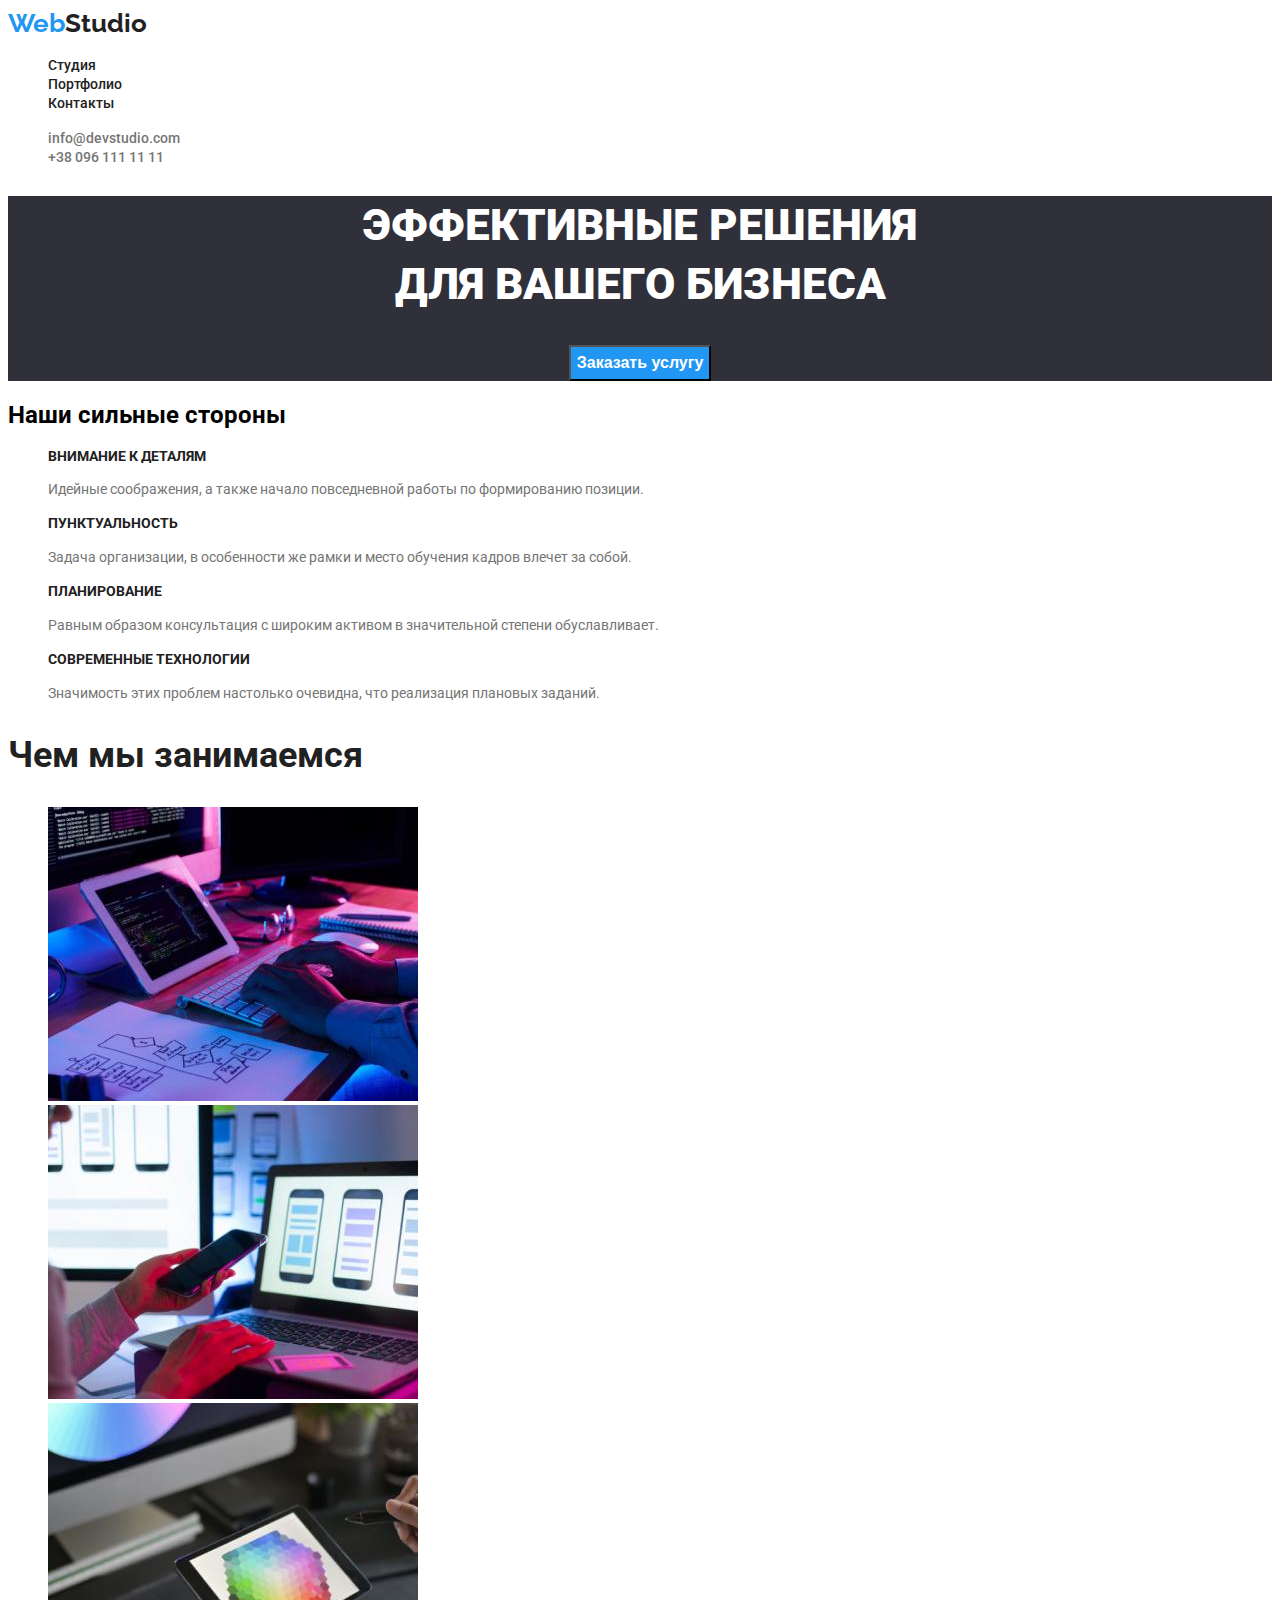
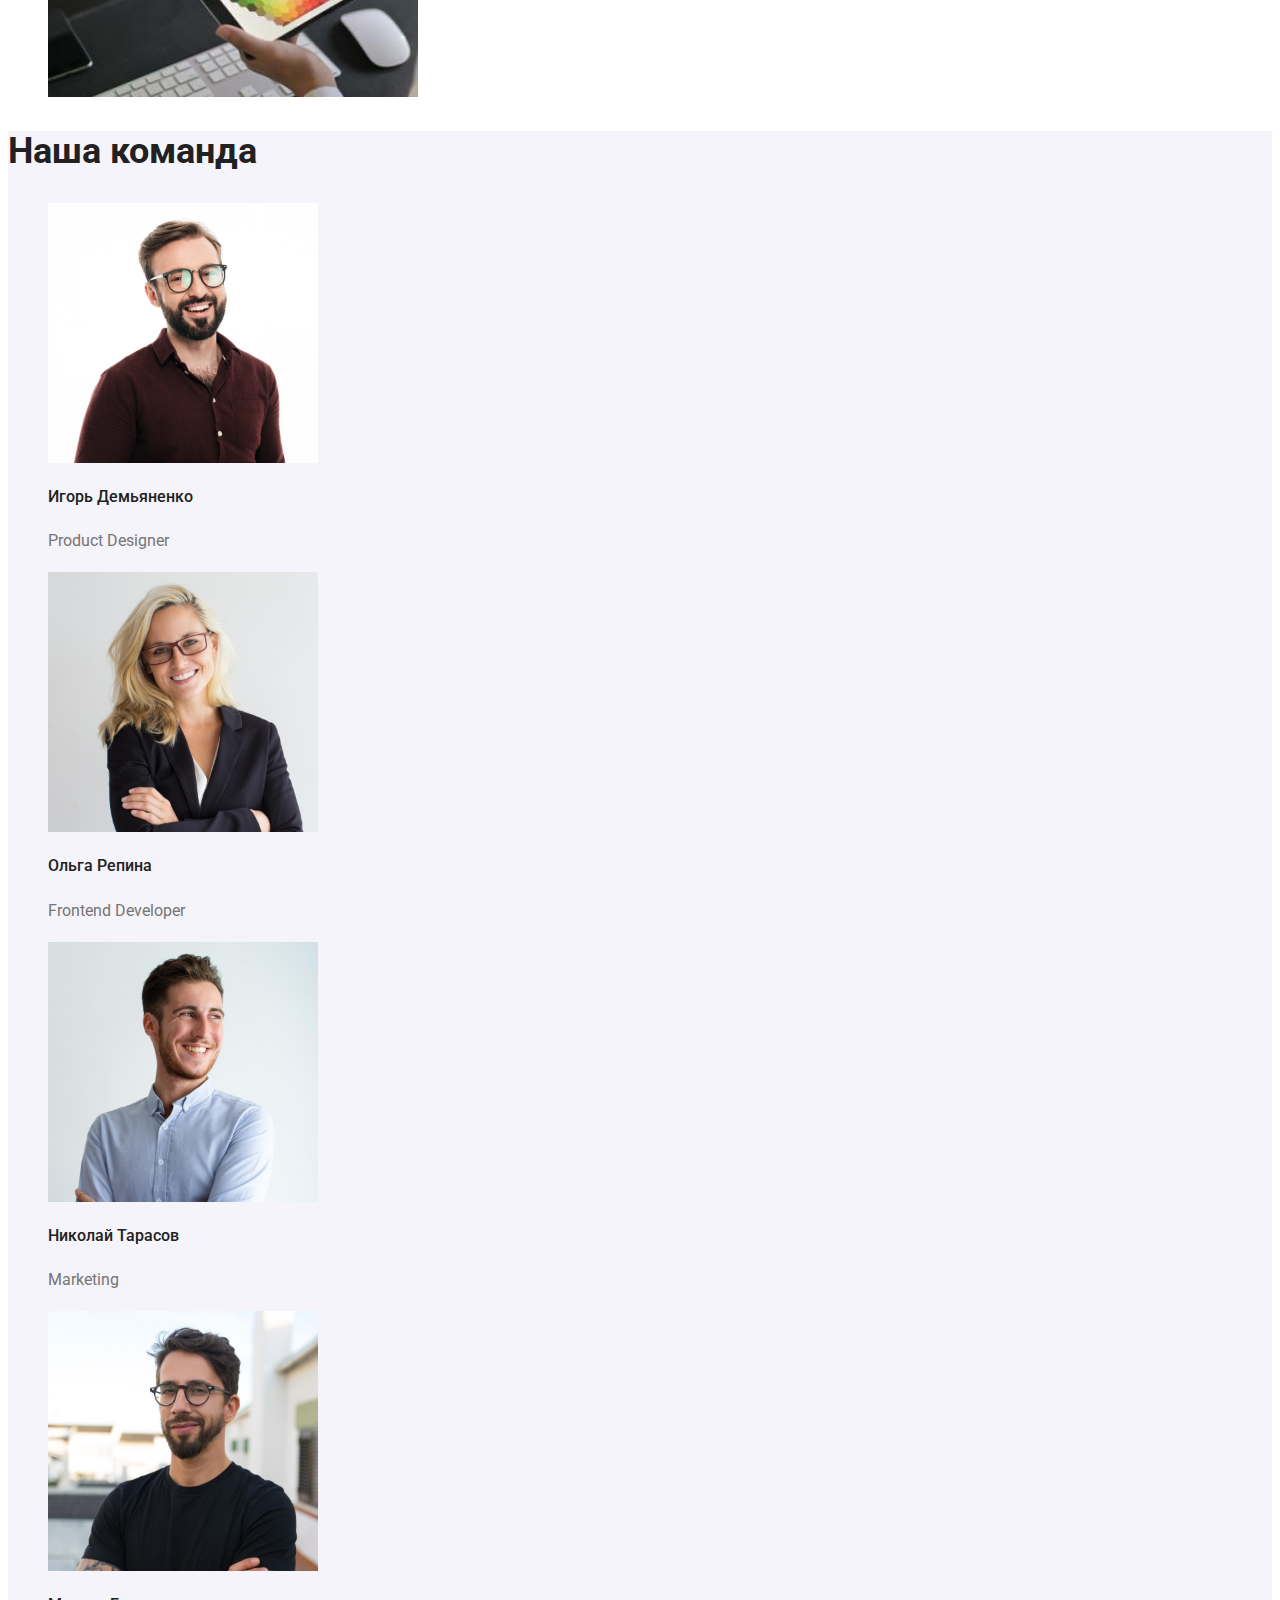
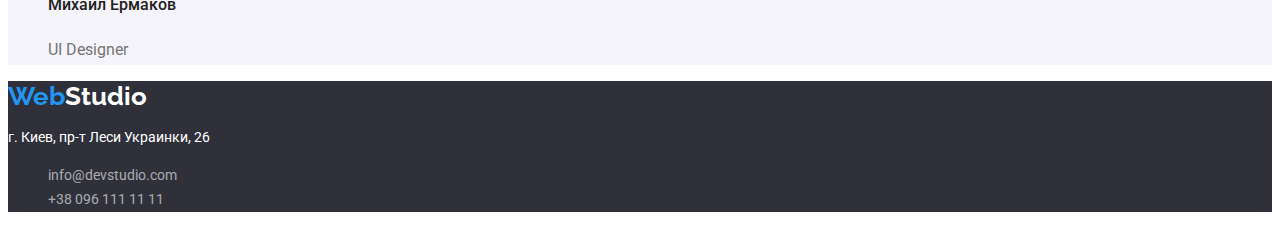
==== index.html @ f611b4d3 "start" ====
<!DOCTYPE html>
<html lang="ru">
  <head>
    <meta charset="UTF-8" />
    <meta http-equiv="X-UA-Compatible" content="IE=edge" />
    <meta name="viewport" content="width=device-width, initial-scale=1.0" />
    <title>Document</title>
    <link rel="preconnect" href="https://fonts.googleapis.com" />
    <link rel="preconnect" href="https://fonts.gstatic.com" crossorigin />
    <link href="https://fonts.googleapis.com/css2?family=Raleway:wght@700&family=Roboto:wght@400;500;700;900&display=swap" rel="stylesheet">
    <link rel="stylesheet" href="https://cdnjs.cloudflare.com/ajax/libs/modern-normalize/1.1.0/modern-normalize.min.css" integrity="sha512-wpPYUAdjBVSE4KJnH1VR1HeZfpl1ub8YT/NKx4PuQ5NmX2tKuGu6U/JRp5y+Y8XG2tV+wKQpNHVUX03MfMFn9Q==" crossorigin="anonymous" referrerpolicy="no-referrer" />
    <link rel="stylesheet" href="./css/styles.css" />
  </head>
  <body>
    <!--ХЕДЕР-->
    <header class="header">
      <nav class="header-nav">
        <a class="link webstudio" href="https://kamr1k.github.io/goit-markup-hw-02/index.html"> <span class="webstudio">Web</span><span class="studio-header">Studio</span> </a>
        <ul class="list header-list">
          <li class="header-list-item"><a class="link header-li" href="https://kamr1k.github.io/goit-markup-hw-02/index.html">Студия</a></li>
          <li class="header-list-item"><a class="link header-li" href="https://kamr1k.github.io/goit-markup-hw-02/portfolio.html">Портфолио</a></li>
          <li class="header-list-item"><a class="link header-li" href="https://kamr1k.github.io/goit-markup-hw-02/index.html">Контакты</a></li>
        </ul>
      </nav>
      <ul class="list header-contact-ul">
            <li class="header-contact-li"><a href="mailto:info@devstudio.com" class="link header-contact">info@devstudio.com</a></li>
            <li class="header-contact-li"><a href="tel:+380961111111" class="link header-contact">+38 096 111 11 11</a></li>
        </ul>
    </header>
    <main>
      <!--HERO-->
      <section class="hero">
      <h1 class="hero-main-title">Эффективные решения <br> для вашего бизнеса</h1>
        <button type="button" class="hero-btn">Заказать услугу</button>
      </section>
            <!--Наши-сильные-стороны-->
<section class="features">
        <h2 class="hidden">Наши сильные стороны</h2>
        <ul class="list features-ul">
            <li class="features-li">
                <div class="features-li-text">
                <h3 class="features-h">Внимание к деталям</h3>
                <p class="features-text">Идейные соображения, а также начало повседневной работы по формированию позиции.</p>
            </div>
        </li>
            <li class="features-li">
                <div class="features-li-text">
                <h3 class="features-h">Пунктуальность</h3>
                <p class="features-text">Задача организации, в особенности же рамки и место обучения кадров влечет за собой.</p>
            </div>
        </li>
        <li class="features-li">
                <div class="features-li-text">
                <h3 class="features-h">Планирование</h3>
                <p class="features-text">Равным образом консультация с широким активом в значительной степени обуславливает.</p>
            </div>
        </li>
        <li class="features-li">
                <div class="features-li-text">
                <h3 class="features-h">Современные технологии</h3>
                <p class="features-text">Значимость этих проблем настолько очевидна, что реализация плановых заданий.</p>
            </div>
              </li>
        </ul>
      </section>
      
    <!--Чем-мы=занимаемся-->
      <section class="we-do">
        <h2 class="we-do-title">Чем мы занимаемся</h2>
        <ul class="list we-do-ul">
          <li class="we-do-li">
          <img src="./images/img-1.jpg" alt="услуга1" width="370" height="294" />
          </li>
          <li class="we-do-li">
          <img src="./images/img-2.jpg" alt="услуга2" width="370" height="294" />
          </li>
          <li class="we-do-li">
            <img src="./images/img-3.jpg" alt="услуга3" width="370" height="294" />             
          </li>
        </ul>
      </section>
      <!--TEAM-->
      <section class="team">
        <h2 class="team-title">Наша команда</h2>
        <ul class="list team-ul">
          <li class="team-li">
            <img src="./images/img-team-1.jpg" alt="Игорь Демьяненко" width="270" height="260" />
            <h3 class="team-h">Игорь Демьяненко</h3>
            <p class="team-text" lang="en">  Product Designer</p>
          </li>
          <li class="team-li">
            <img src="./images/img-team-2.jpg" alt="Ольга Репина" width="270" height="260" />
            <h3 class="team-h">Ольга Репина</h3>
            <p class="team-text" lang="en">Frontend Developer</p>
          </li>
          <li class="team-li">
            <img src="./images/img-team-3.jpg" alt="Николай Тарасов" width="270" height="260" />
            <h3 class="team-h">Николай Тарасов</h3>
            <p class="team-text" lang="en">Marketing</p>
          </li>
          <li class="team-li">
            <img src="./images/img-team-4.jpg" alt="Михаил Ермаков" width="270" height="260" />
            <h3 class="team-h">Михаил Ермаков</h3>
            <p class="team-text" lang="en">UI Designer</p>
          </li>
        </ul>
      </section>
    </main>
    <!--FOOTER-->
    <footer class="footer">
      <a href="https://kamr1k.github.io/goit-markup-hw-02/index.html" lang="en" class="link footer-webstudio">Web<span class="studio-footer">Studio</span>  </a>
    <address class="footer-address">
        <p class="footer-p">г. Киев, пр-т Леси Украинки, 26</p>
        <ul class="list footer-ul">
            <li class="footer-li"><a href="mailto:info@devstudio.com" class="footer-link link">info@devstudio.com</a></li>
            <li class="footer-li"><a href="tel:+380961111111" class="footer-link link">+38 096 111 11 11</a></li>
        </ul>
    </address>
    </footer>
  </body>
</html>
---- css/styles.css ----
:root {
--card-set-gap: 30px;

--background-main-color: #ffffff;
--background-footer-color:#2f303a;
--background-hero-color: #2f303a;
--background-team-color: #f5f4fa;

--title-h1-color: #ffffff;
--title-h2-color: #212121;
--title-h3-color: #212121;

--header-nav-color: #212121;
--filter-btn-color: #212121;
--header-contact-color: #757575;
--main-text-color: #757575;
--footer-text-color: #ffffff;
--btn-text-color: #ffffff;
--web-color: #2196F3;
--studio-header-color: #212121;
--studio-footer-color: #ffffff;
--footer-link-color: rgba(255, 255, 255, 0.6);


--highlight-color: #2196F3;
--btn-color: #2196F3;
--footer-color: #2F303A;
}

body {
    font-family: 'Roboto', 'sans-serif';
    background-color: var(--background-main-color);
}


.list {
    list-style-type: none;
}

.link {
    text-decoration: none;
    color: inherit;
}

.link.current {
    color: var(--highlight-color);
}

/*-------------------------Хэдер--------------*/

.studio-header {
    color: var(--studio-header-color);
}
.webstudio {
    font-family: Raleway;
    font-weight: 700;
    font-size: 26px;
    line-height: 1.2;
    color: var(--btn-color);
}

.webstudio:hover, 
.webstudio:focus {
    color: var(--highlight-color);
}

.header-li {
    font-weight: 500;
    font-size: 14px;
    line-height: 1.14;
    color: var(--header-nav-color);
}

.header-li:focus,
.header-li:hover {
    color: var(--btn-text-color);
    background-color: var(--highlight-color);
}

.header-contact {
    font-weight: 500;
    font-size: 14px;
    line-height: 16px;
    color: var(--header-contact-color);
}

.header-contact:hover, 
.header-contact:focus {
    color: var(--btn-text-color);
    background-color: var(--btn-color);
}

/*-------------------------Футер*/

.footer {
    background-color: var(--background-footer-color); 
}


.footer-webstudio {
    font-family: Raleway;
    font-weight: 700;
    font-size: 26px;
    line-height: 1.2;
    color: var(--btn-color);
}

.footer-address {
    font-style: normal;
    font-size: 14px;
    line-height: 1.71;
    color: var(--footer-text-color);
}

.footer-link {
    font-style: normal;
    font-size: 14px;
    line-height: 1.71;
    color: var(--footer-link-color);
}

.footer-link:focus, 
.footer-link:hover {
    background-color: var(--highlight-color);
    color: var(--studio-footer-color);
}

.studio-footer {
    color: var(--studio-footer-color);
}

/*Герой*/

.hero {
    background-color: var(--background-hero-color);
    text-align: center;
}

.hero-main-title {
    font-weight: 900;
    font-size: 44px;
    line-height: 1.36;
    text-transform: uppercase;
    color: var(--title-h1-color);
}

.hero-btn {
    cursor: pointer;
    color: var(--btn-text-color);
    background-color: var(--btn-color);
    font-weight: 700;
    font-size: 16px;
    line-height: 1.87;
}

/*Наши-сильные-стороны*/

.features-h {
    margin-bottom: 10px;
    font-weight: 700;
    font-size: 14px;
    line-height: 1.14;
    color: var(--title-h3-color);
    text-transform: uppercase;
    
}
.features-text {
    font-size: 14px;
    line-height: 1.7;
    color: var(--main-text-color);
}

/*Чем-мы=занимаемся*/
.we-do-title {
    font-weight: 700;
    font-size: 36px;
    line-height: 1.16;
    color: var(--title-h2-color);
}

/*Наша-команда*/
.team {
    background-color: var(--background-team-color);
}

.team-title {
    font-weight: 700;
    font-size: 36px;
    line-height: 1.16;
    color: var(--title-h2-color);
}

.team-h {
    font-weight: 500;
    font-size: 16px;
    line-height: 1.8;
    color: var(--title-h3-color);
}

.team-text {
    font-size: 16px;
    line-height: 1.8;
    color: var(--main-text-color);
}



                    /*PORTFOLIO*/

                    /*Buttons*/

.filter-btn {
    cursor: pointer;
    font-family: Roboto;
    font-weight: 500;
    font-size: 16px;
    line-height: 1.625;
    color: var(--filter-btn-color);
    
}

.filter-btn:hover, 
.filter-btn:focus {
    background-color: var(--highlight-color);
    color: var(--btn-text-color);
}

.visually-hidden {
    position: absolute;
    clip: rect(0 0 0 0);
    width: 1px;
    height: 1px;
    margin: -1px;
    border: 0;
    padding: 0;
    overflow: hidden;
}   

.gallery-link {

}

.gallery-h {
    font-weight: 700;
    font-size: 18px;
    line-height: 2;
    color: var(--title-h3-color);
}

.gallery-text {
    font-size: 16px;
    line-height: 1.875;
    color: var(--main-text-color);
}
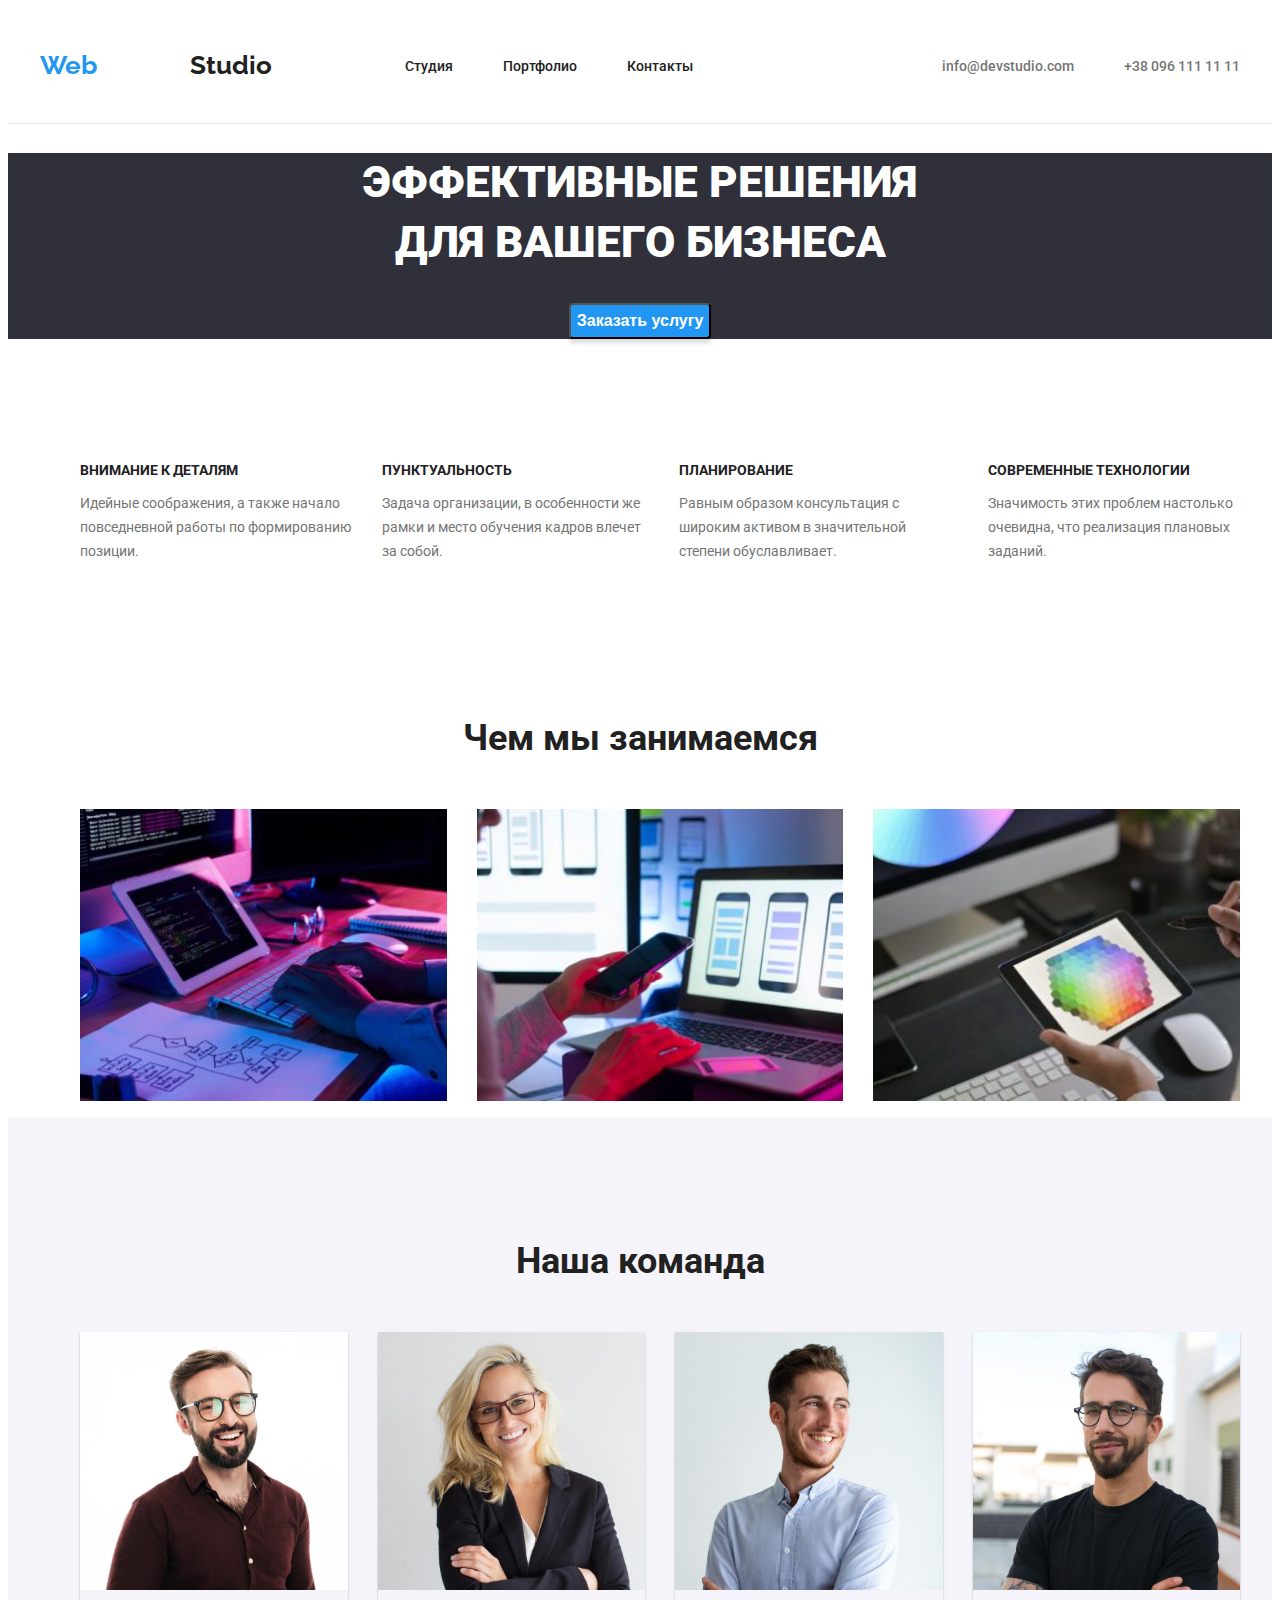
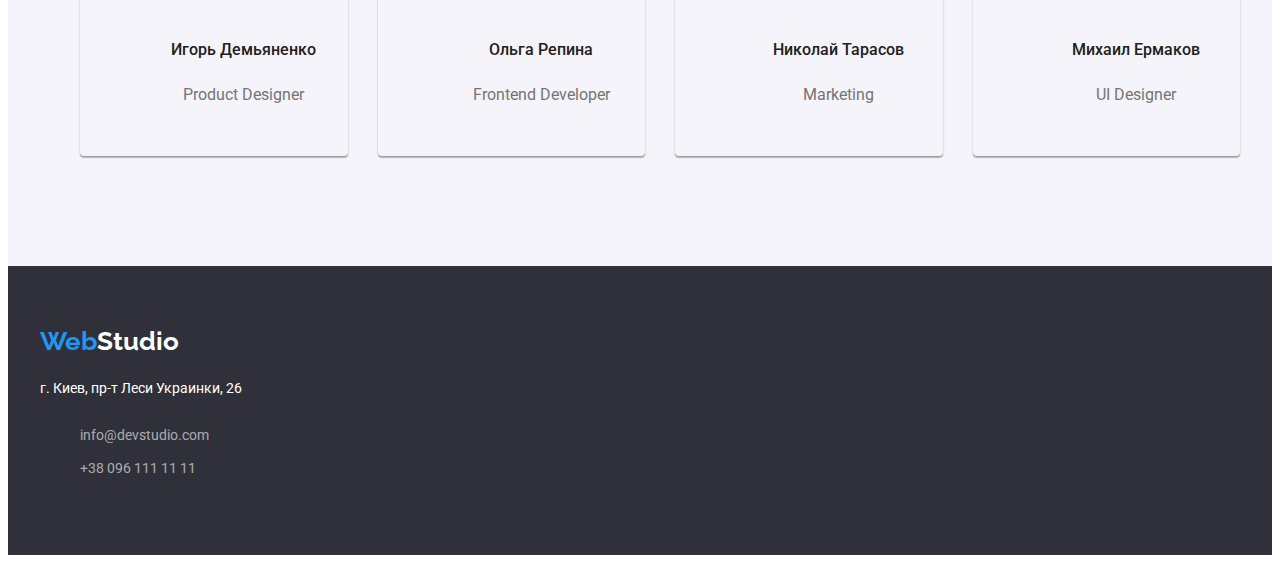
==== commit a1c27bf4: "commit1" ====
--- a/index.html
+++ b/index.html
@@ -14,6 +14,7 @@
   <body>
     <!--ХЕДЕР-->
     <header class="header">
+      <div class="container header-container">
       <nav class="header-nav">
         <a class="link webstudio" href="https://kamr1k.github.io/goit-markup-hw-02/index.html"> <span class="webstudio">Web</span><span class="studio-header">Studio</span> </a>
         <ul class="list header-list">
@@ -26,15 +27,19 @@
             <li class="header-contact-li"><a href="mailto:info@devstudio.com" class="link header-contact">info@devstudio.com</a></li>
             <li class="header-contact-li"><a href="tel:+380961111111" class="link header-contact">+38 096 111 11 11</a></li>
         </ul>
+      </div>
     </header>
     <main>
       <!--HERO-->
       <section class="hero">
+        <div class="container hero-container">
       <h1 class="hero-main-title">Эффективные решения <br> для вашего бизнеса</h1>
         <button type="button" class="hero-btn">Заказать услугу</button>
+        </div>
       </section>
             <!--Наши-сильные-стороны-->
 <section class="features">
+        <div class="container">
         <h2 class="hidden">Наши сильные стороны</h2>
         <ul class="list features-ul">
             <li class="features-li">
@@ -66,48 +71,61 @@
       
     <!--Чем-мы=занимаемся-->
       <section class="we-do">
+        <div class="container we-do-container">
         <h2 class="we-do-title">Чем мы занимаемся</h2>
         <ul class="list we-do-ul">
           <li class="we-do-li">
-          <img src="./images/img-1.jpg" alt="услуга1" width="370" height="294" />
+          <a href="https://kamr1k.github.io/goit-markup-hw-03/index.html" class="link"><img src="./images/img-1.jpg" alt="услуга1" width="370" height="294" /></a>
           </li>
           <li class="we-do-li">
-          <img src="./images/img-2.jpg" alt="услуга2" width="370" height="294" />
+          <a href="https://kamr1k.github.io/goit-markup-hw-03/index.html" class="link"><img src="./images/img-2.jpg" alt="услуга2" width="370" height="294" /></a>
           </li>
           <li class="we-do-li">
-            <img src="./images/img-3.jpg" alt="услуга3" width="370" height="294" />             
+          <a href="https://kamr1k.github.io/goit-markup-hw-03/index.html" class="link"><img src="./images/img-3.jpg" alt="услуга3" width="370" height="294" /></a>             
           </li>
         </ul>
+        </div>
       </section>
       <!--TEAM-->
       <section class="team">
+        <div class="container team-container">
         <h2 class="team-title">Наша команда</h2>
         <ul class="list team-ul">
           <li class="team-li">
             <img src="./images/img-team-1.jpg" alt="Игорь Демьяненко" width="270" height="260" />
+            <div class="team-li-text">
             <h3 class="team-h">Игорь Демьяненко</h3>
             <p class="team-text" lang="en">  Product Designer</p>
+          </div>
           </li>
           <li class="team-li">
             <img src="./images/img-team-2.jpg" alt="Ольга Репина" width="270" height="260" />
+            <div class="team-li-text">
             <h3 class="team-h">Ольга Репина</h3>
             <p class="team-text" lang="en">Frontend Developer</p>
+          </div>
           </li>
           <li class="team-li">
             <img src="./images/img-team-3.jpg" alt="Николай Тарасов" width="270" height="260" />
+            <div class="team-li-text">
             <h3 class="team-h">Николай Тарасов</h3>
             <p class="team-text" lang="en">Marketing</p>
+          </div>
           </li>
           <li class="team-li">
             <img src="./images/img-team-4.jpg" alt="Михаил Ермаков" width="270" height="260" />
+            <div class="team-li-text">
             <h3 class="team-h">Михаил Ермаков</h3>
             <p class="team-text" lang="en">UI Designer</p>
+          </div>
           </li>
         </ul>
+        </div>
       </section>
     </main>
     <!--FOOTER-->
     <footer class="footer">
+      <div class="container footer-container">
       <a href="https://kamr1k.github.io/goit-markup-hw-02/index.html" lang="en" class="link footer-webstudio">Web<span class="studio-footer">Studio</span>  </a>
     <address class="footer-address">
         <p class="footer-p">г. Киев, пр-т Леси Украинки, 26</p>
@@ -116,6 +134,7 @@
             <li class="footer-li"><a href="tel:+380961111111" class="footer-link link">+38 096 111 11 11</a></li>
         </ul>
     </address>
+    </div>
     </footer>
   </body>
 </html>
--- a/css/styles.css
+++ b/css/styles.css
@@ -48,12 +48,54 @@
     color: var(--highlight-color);
 }
 
+.container {
+    width: 1200px;
+    padding-left: 15px;
+    padding-right: 15px;
+    margin: 0 auto;
+}
+
+img {
+    display: block;
+    max-width: 100%;
+    height: auto;
+}
+
+.hidden {
+    position: absolute;
+    width: 1px;
+    margin: -1px;
+    border: 0;
+    padding: 0;
+    white-space: nowrap;
+    clip-path: inset(100%);
+    clip: rect(0 0 0 0);
+    overflow: hidden;
+}
+
+
 /*-------------------------Хэдер--------------*/
+
+.header {
+    border-bottom: 1px solid #ececec;
+}
+
+.header-container {
+    display: flex;
+    align-items: center;
+}
+
+.header-nav {
+    display: flex;
+    align-items: center;
+}
+
 
 .studio-header {
     color: var(--studio-header-color);
 }
 .webstudio {
+    margin-right: 93px;
     font-family: Raleway;
     font-weight: 700;
     font-size: 26px;
@@ -64,6 +106,20 @@
 .webstudio:hover, 
 .webstudio:focus {
     color: var(--highlight-color);
+}
+
+
+.header-list {
+    display: flex;
+}
+
+.header-list-item {
+    padding-top: 32px;
+    padding-bottom: 32px;
+}
+
+.header-list-item:not(:last-child) {
+    margin-right: 50px;
 }
 
 .header-li {
@@ -79,6 +135,15 @@
     background-color: var(--highlight-color);
 }
 
+.header-contact-ul {
+    display: flex;
+    margin-left: auto;
+}
+
+.header-contact-li:not(:last-child) {
+    margin-right: 50px;
+}
+
 .header-contact {
     font-weight: 500;
     font-size: 14px;
@@ -98,6 +163,11 @@
     background-color: var(--background-footer-color); 
 }
 
+.footer-container {
+    padding-top: 60px;
+    padding-bottom: 60px;
+}
+
 
 .footer-webstudio {
     font-family: Raleway;
@@ -108,10 +178,22 @@
 }
 
 .footer-address {
+    margin-top: 20px;
     font-style: normal;
     font-size: 14px;
     line-height: 1.71;
     color: var(--footer-text-color);
+}
+
+.footer-p {
+    padding-bottom: 9px;
+}
+
+.footer-ul {
+}
+
+.footer-li:not(:last-child) {
+    padding-bottom: 9px;
 }
 
 .footer-link {
@@ -137,6 +219,12 @@
     background-color: var(--background-hero-color);
     text-align: center;
 }
+
+.hero-container {
+    margin-left: auto;
+    margin-right: auto;
+}
+
 
 .hero-main-title {
     font-weight: 900;
@@ -153,9 +241,28 @@
     font-weight: 700;
     font-size: 16px;
     line-height: 1.87;
+    box-shadow: 0px 4px 4px rgba(0, 0, 0, 0.15);
+    border-radius: 4px;
 }
 
 /*Наши-сильные-стороны*/
+
+.features {
+    padding-top: 94px;
+    text-align: center;
+}
+
+.features-ul {
+    display: flex;
+}
+
+.features-li-text {
+    text-align: left;
+}
+
+.features-li:not(:last-child) {
+    margin-right: 30px;
+}
 
 .features-h {
     margin-bottom: 10px;
@@ -173,24 +280,90 @@
 }
 
 /*Чем-мы=занимаемся*/
+
+.we-do {
+    padding-top: 94px;
+}
+.we-do-container {
+    text-align: center;
+}
+
 .we-do-title {
+    margin-bottom: 50px;
+    margin-left: auto;
+    margin-right: auto;
     font-weight: 700;
     font-size: 36px;
     line-height: 1.16;
     color: var(--title-h2-color);
 }
 
+.we-do-ul {
+    display: flex;
+    flex-wrap: wrap;
+
+    margin-left: calc(-1 * var(--card-set-gap));
+    margin-top: calc(-1 * var(--card-set-gap));
+}
+.we-do-li {
+    flex-basis: calc(100% / 3 - var(--card-set-gap));
+    margin-top: var(--card-set-gap);
+    margin-left: var(--card-set-gap);
+}
+
+/*.we-do-li:not(:last-child) {
+    margin-right: 30px;
+}*/
+
 /*Наша-команда*/
 .team {
     background-color: var(--background-team-color);
+    padding-top: 94px;
+    padding-bottom: 94px;
+}
+
+.team-container {
+    text-align: center;
 }
 
 .team-title {
+    margin-bottom: 50px;
+    margin-left: auto;
+    margin-right: auto;
     font-weight: 700;
     font-size: 36px;
     line-height: 1.16;
     color: var(--title-h2-color);
 }
+
+.team-ul {
+    display: flex;
+    flex-wrap: wrap;
+
+    margin-left: calc(-1 * var(--card-set-gap));
+    margin-top: calc(-1 * var(--card-set-gap));
+}
+
+.team-li {
+    flex-basis: calc(100% / 4 - var(--card-set-gap));
+    margin-top: var(--card-set-gap);
+    margin-left: var(--card-set-gap);
+
+    box-shadow: 0px 1px 3px rgba(0, 0, 0, 0.12), 0px 1px 1px rgba(0, 0, 0, 0.14),
+    0px 2px 1px rgba(0, 0, 0, 0.2);
+    border-radius: 0px 0px 4px 4px;
+}
+
+/*.team-li:not(:last-child) {
+    margin-right: 30px;
+ }*/
+
+.team-li-text {
+    padding-top: 30px;
+    padding-bottom: 30px;
+    padding-left: 60px;
+}
+
 
 .team-h {
     font-weight: 500;
@@ -211,12 +384,30 @@
 
                     /*Buttons*/
 
+.filter {
+    padding-top: 94px;
+    padding-bottom: 94px;
+}
+
+.filter-ul {
+    display: flex;
+    justify-content: center;
+
+    margin-bottom: 34px;
+}
+
+.filter-li {
+}
+
+.filter-li:not(:last-child) {
+    margin-right: 8px;
+}
 .filter-btn {
     cursor: pointer;
     font-family: Roboto;
     font-weight: 500;
     font-size: 16px;
-    line-height: 1.625;
+    line-height: 1.62;
     color: var(--filter-btn-color);
     
 }
@@ -225,6 +416,25 @@
 .filter-btn:focus {
     background-color: var(--highlight-color);
     color: var(--btn-text-color);
+}
+
+.gallery-div {
+}
+
+.gallery-ul {
+    display: flex;
+    flex-wrap: wrap;
+    margin-left: calc(-1 * var(--card-set-gap));
+    margin-top: calc(-1 * var(--card-set-gap));
+}
+
+.gallery-li {
+    flex-basis: calc(100% / 3 - var(--card-set-gap));
+    width: 370px;
+    margin-top: var(--card-set-gap);
+    margin-left: var(--card-set-gap);
+    border: 1px solid #eeeeee;
+    box-sizing: border-box;
 }
 
 .visually-hidden {
@@ -243,6 +453,8 @@
 }
 
 .gallery-h {
+    margin-top: 20px;
+    margin-left: 24px;
     font-weight: 700;
     font-size: 18px;
     line-height: 2;
@@ -250,7 +462,9 @@
 }
 
 .gallery-text {
+    margin-top: 4px;
+    margin-left: 24px;
     font-size: 16px;
-    line-height: 1.875;
+    line-height: 1.87;
     color: var(--main-text-color);
 }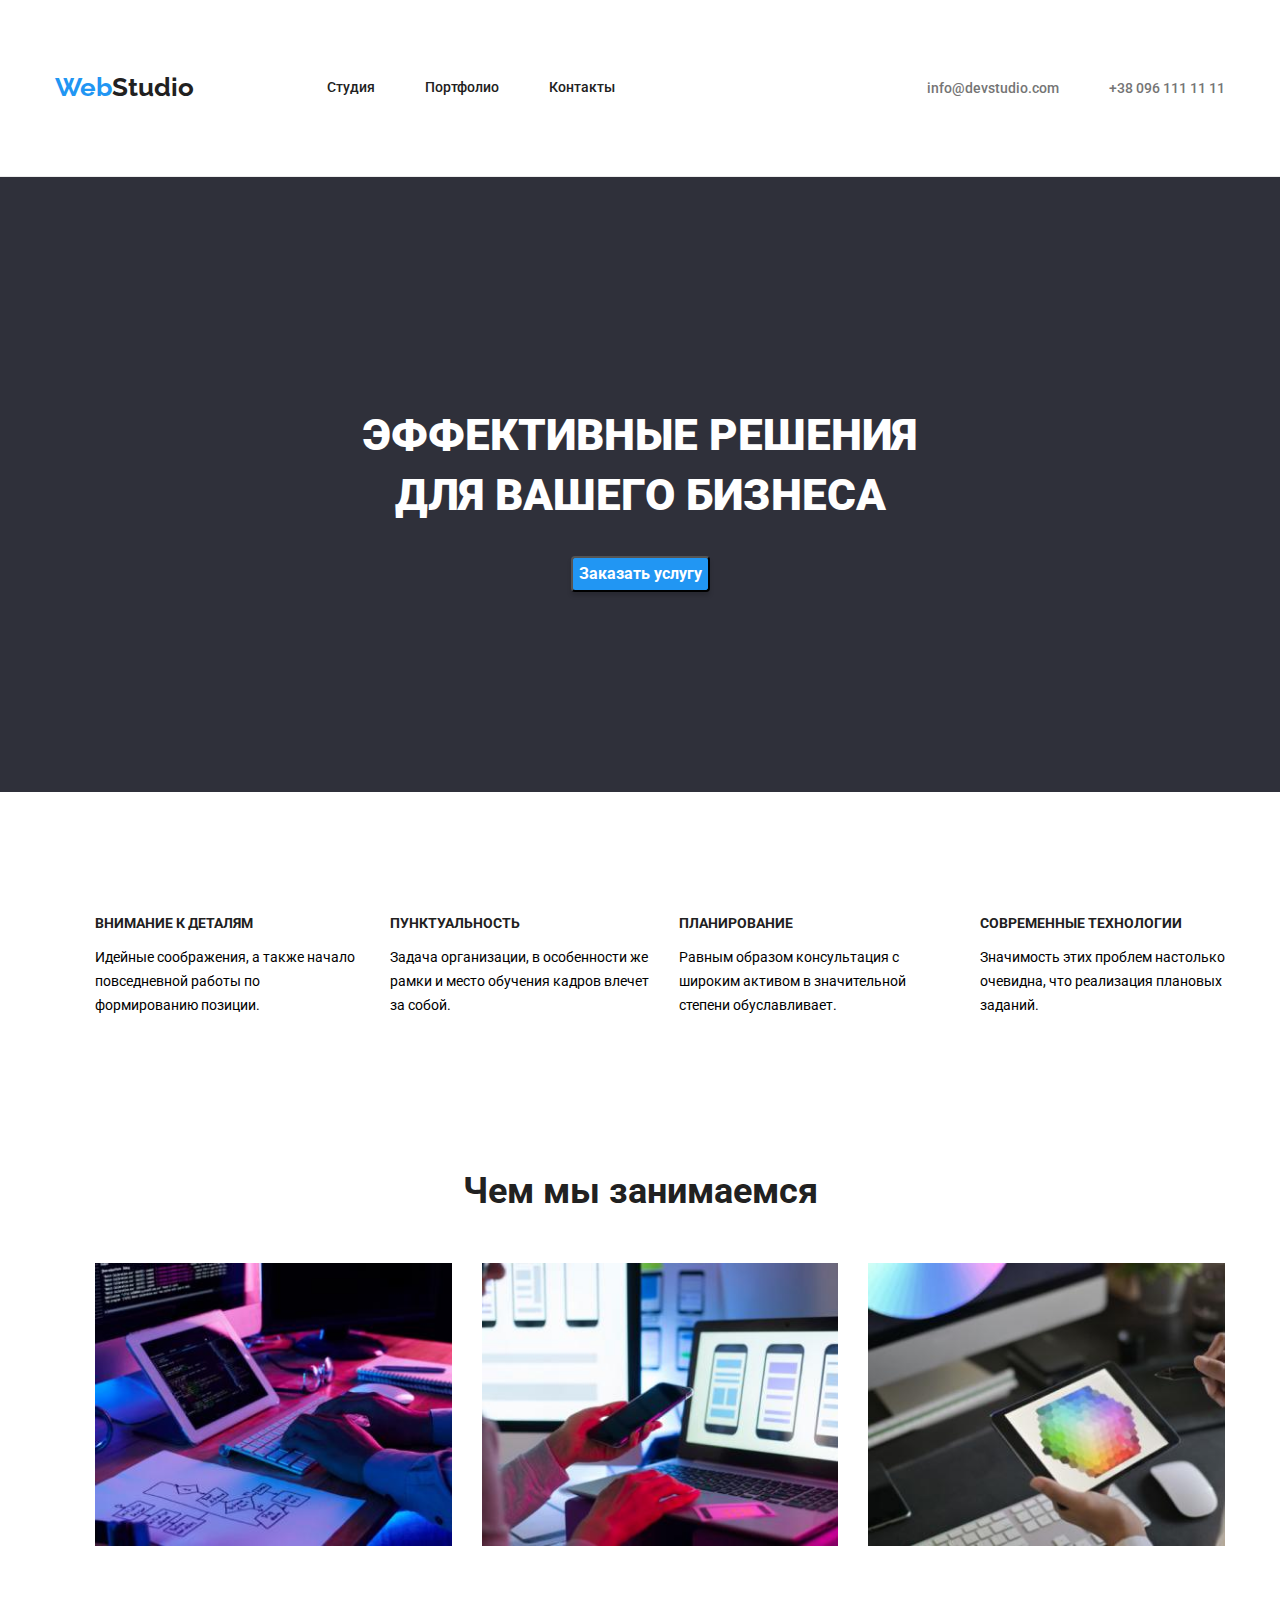
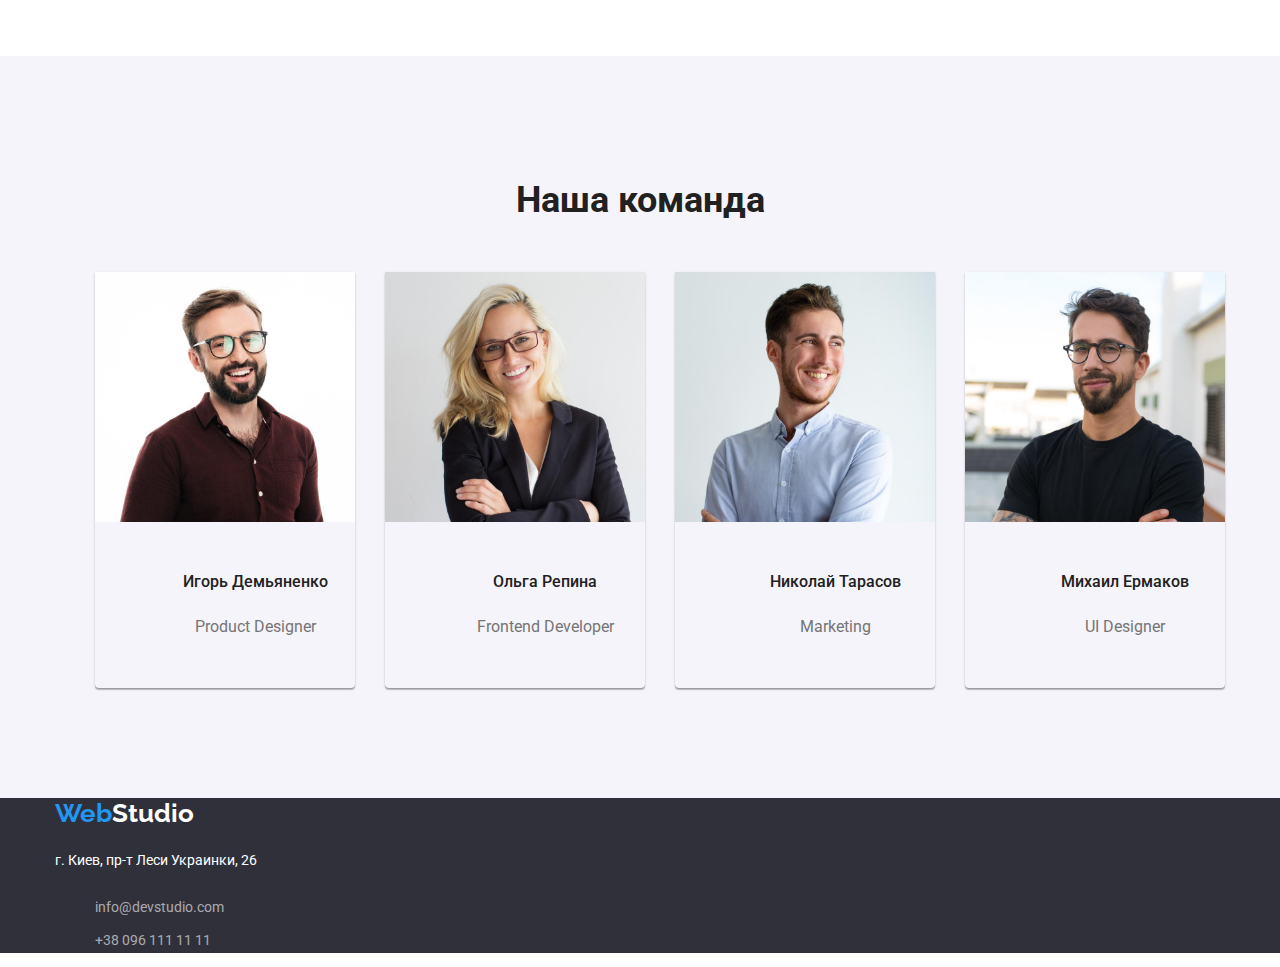
==== commit 8b9566f7: "commit 2" ====
--- a/index.html
+++ b/index.html
@@ -8,19 +8,19 @@
     <link rel="preconnect" href="https://fonts.googleapis.com" />
     <link rel="preconnect" href="https://fonts.gstatic.com" crossorigin />
     <link href="https://fonts.googleapis.com/css2?family=Raleway:wght@700&family=Roboto:wght@400;500;700;900&display=swap" rel="stylesheet">
-    <link rel="stylesheet" href="https://cdnjs.cloudflare.com/ajax/libs/modern-normalize/1.1.0/modern-normalize.min.css" integrity="sha512-wpPYUAdjBVSE4KJnH1VR1HeZfpl1ub8YT/NKx4PuQ5NmX2tKuGu6U/JRp5y+Y8XG2tV+wKQpNHVUX03MfMFn9Q==" crossorigin="anonymous" referrerpolicy="no-referrer" />
-    <link rel="stylesheet" href="./css/styles.css" />
+    <link rel="stylesheet" href="https://cdnjs.cloudflare.com/ajax/libs/modern-normalize/1.1.0/modern-normalize.css" integrity="sha512-Y0MM+V6ymRKN2zStTqzQ227DWhhp4Mzdo6gnlRnuaNCbc+YN/ZH0sBCLTM4M0oSy9c9VKiCvd4Jk44aCLrNS5Q==" crossorigin="anonymous" referrerpolicy="no-referrer" />
+    <link rel="stylesheet" href="./css/styles.css"> 
   </head>
   <body>
     <!--ХЕДЕР-->
     <header class="header">
       <div class="container header-container">
       <nav class="header-nav">
-        <a class="link webstudio" href="https://kamr1k.github.io/goit-markup-hw-02/index.html"> <span class="webstudio">Web</span><span class="studio-header">Studio</span> </a>
+        <a class="link webstudio" href="https://kamr1k.github.io/goit-markup-hw-03/index.html">Web<span class="studio-header">Studio</span></a>
         <ul class="list header-list">
-          <li class="header-list-item"><a class="link header-li" href="https://kamr1k.github.io/goit-markup-hw-02/index.html">Студия</a></li>
-          <li class="header-list-item"><a class="link header-li" href="https://kamr1k.github.io/goit-markup-hw-02/portfolio.html">Портфолио</a></li>
-          <li class="header-list-item"><a class="link header-li" href="https://kamr1k.github.io/goit-markup-hw-02/index.html">Контакты</a></li>
+          <li class="header-list-item"><a class="link header-li" href="https://kamr1k.github.io/goit-markup-hw-03/index.html">Студия</a></li>
+          <li class="header-list-item"><a class="link header-li" href="https://kamr1k.github.io/goit-markup-hw-03/portfolio.html">Портфолио</a></li>
+          <li class="header-list-item"><a class="link header-li" href="https://kamr1k.github.io/goit-markup-hw-03/index.html">Контакты</a></li>
         </ul>
       </nav>
       <ul class="list header-contact-ul">
@@ -38,7 +38,7 @@
         </div>
       </section>
             <!--Наши-сильные-стороны-->
-<section class="features">
+        <section class="features">
         <div class="container">
         <h2 class="hidden">Наши сильные стороны</h2>
         <ul class="list features-ul">
@@ -126,7 +126,7 @@
     <!--FOOTER-->
     <footer class="footer">
       <div class="container footer-container">
-      <a href="https://kamr1k.github.io/goit-markup-hw-02/index.html" lang="en" class="link footer-webstudio">Web<span class="studio-footer">Studio</span>  </a>
+      <a href="https://kamr1k.github.io/goit-markup-hw-03/index.html" lang="en" class="link footer-webstudio">Web<span class="studio-footer">Studio</span>  </a>
     <address class="footer-address">
         <p class="footer-p">г. Киев, пр-т Леси Украинки, 26</p>
         <ul class="list footer-ul">
--- a/css/styles.css
+++ b/css/styles.css
@@ -94,6 +94,7 @@
 .studio-header {
     color: var(--studio-header-color);
 }
+
 .webstudio {
     margin-right: 93px;
     font-family: Raleway;
@@ -123,6 +124,9 @@
 }
 
 .header-li {
+    display: block;
+    padding-top: 32px;
+    padding-bottom: 32px;
     font-weight: 500;
     font-size: 14px;
     line-height: 1.14;
@@ -164,8 +168,6 @@
 }
 
 .footer-container {
-    padding-top: 60px;
-    padding-bottom: 60px;
 }
 
 
@@ -218,6 +220,8 @@
 .hero {
     background-color: var(--background-hero-color);
     text-align: center;
+    padding-top: 200px;
+    padding-bottom: 200px;
 }
 
 .hero-container {
@@ -227,6 +231,7 @@
 
 
 .hero-main-title {
+    margin-bottom: 30px;
     font-weight: 900;
     font-size: 44px;
     line-height: 1.36;
@@ -254,6 +259,7 @@
 
 .features-ul {
     display: flex;
+
 }
 
 .features-li-text {
@@ -271,19 +277,22 @@
     line-height: 1.14;
     color: var(--title-h3-color);
     text-transform: uppercase;
-    
 }
 .features-text {
     font-size: 14px;
     line-height: 1.7;
-    color: var(--main-text-color);
+    color: var(--main-text-color)
+    letter-spacing: 0.03em;
 }
 
 /*Чем-мы=занимаемся*/
 
 .we-do {
     padding-top: 94px;
-}
+    padding-bottom: 94px;
+}
+
+
 .we-do-container {
     text-align: center;
 }
@@ -301,7 +310,6 @@
 .we-do-ul {
     display: flex;
     flex-wrap: wrap;
-
     margin-left: calc(-1 * var(--card-set-gap));
     margin-top: calc(-1 * var(--card-set-gap));
 }
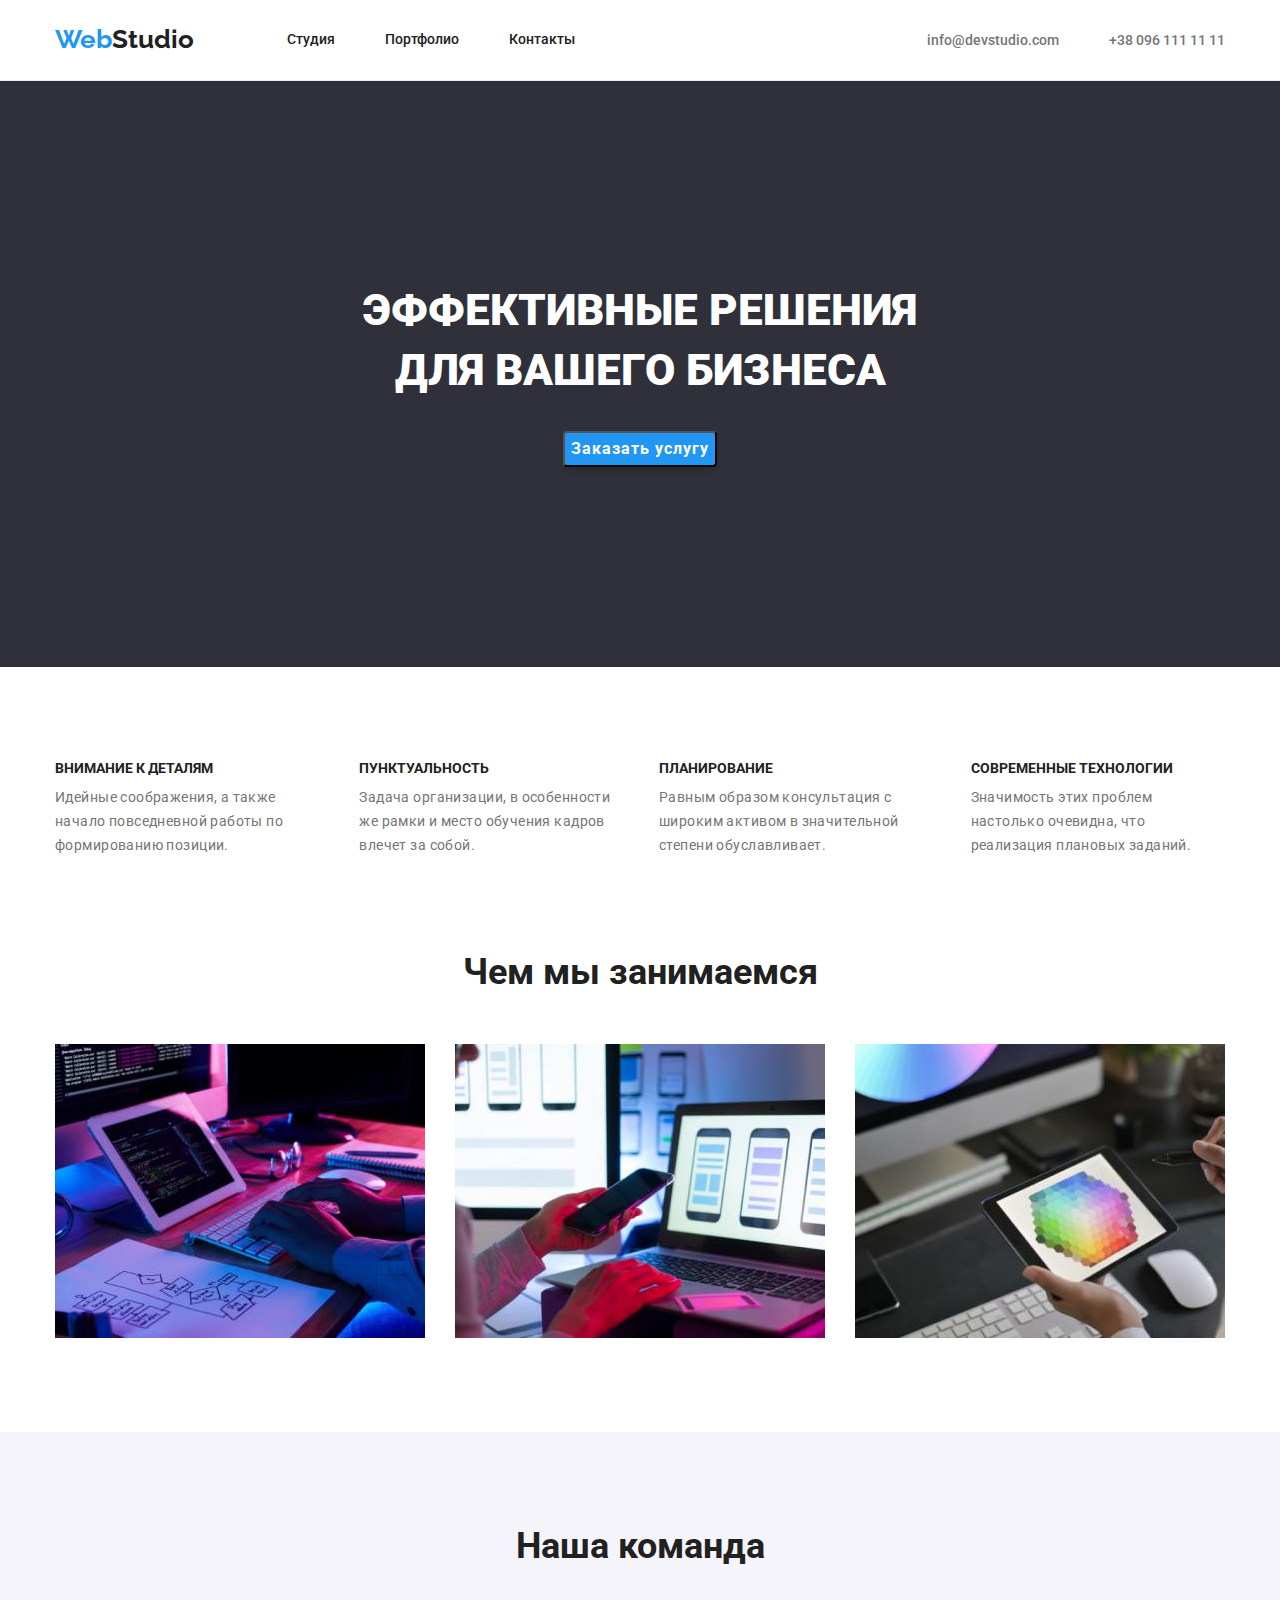
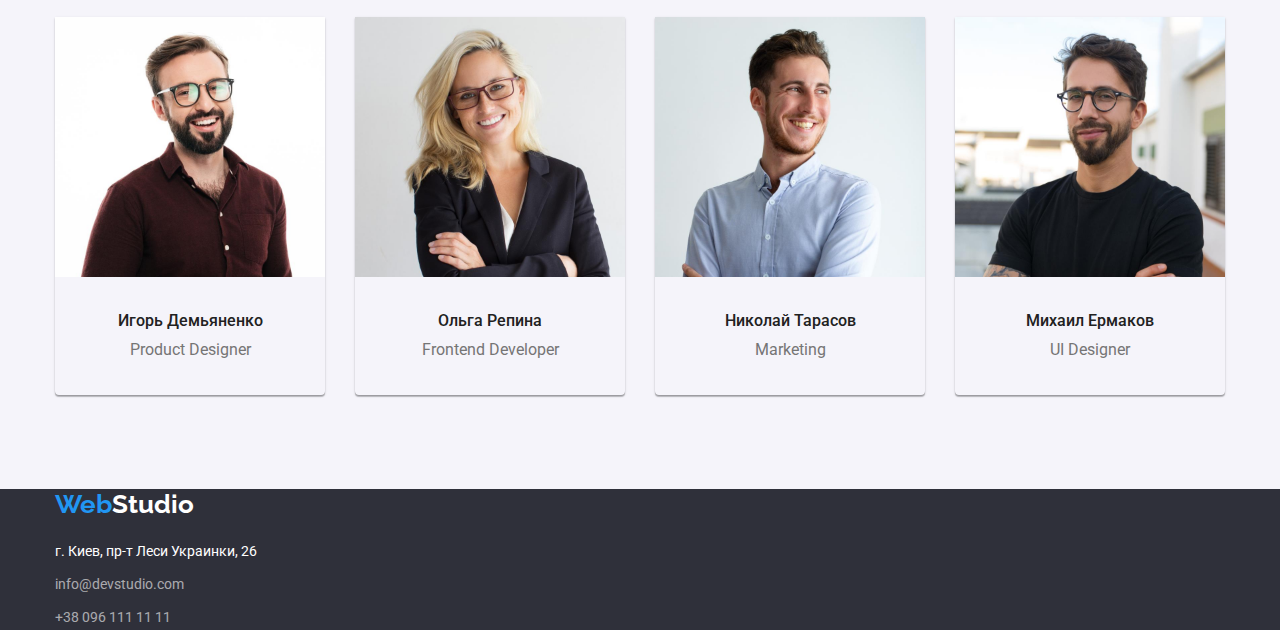
==== commit 7ab2698b: "commit 3" ====
--- a/index.html
+++ b/index.html
@@ -38,35 +38,36 @@
         </div>
       </section>
             <!--Наши-сильные-стороны-->
-        <section class="features">
+      <section class="features">
         <div class="container">
         <h2 class="hidden">Наши сильные стороны</h2>
         <ul class="list features-ul">
-            <li class="features-li">
+                <li class="features-li">
                 <div class="features-li-text">
                 <h3 class="features-h">Внимание к деталям</h3>
                 <p class="features-text">Идейные соображения, а также начало повседневной работы по формированию позиции.</p>
-            </div>
-        </li>
-            <li class="features-li">
+                </div>
+                </li>
+                <li class="features-li">
                 <div class="features-li-text">
                 <h3 class="features-h">Пунктуальность</h3>
                 <p class="features-text">Задача организации, в особенности же рамки и место обучения кадров влечет за собой.</p>
-            </div>
-        </li>
-        <li class="features-li">
+                </div>
+                </li>
+                <li class="features-li">
                 <div class="features-li-text">
                 <h3 class="features-h">Планирование</h3>
                 <p class="features-text">Равным образом консультация с широким активом в значительной степени обуславливает.</p>
-            </div>
-        </li>
-        <li class="features-li">
+                </div>
+                </li>
+                <li class="features-li">
                 <div class="features-li-text">
                 <h3 class="features-h">Современные технологии</h3>
                 <p class="features-text">Значимость этих проблем настолько очевидна, что реализация плановых заданий.</p>
-            </div>
-              </li>
+                </div>
+                </li>
         </ul>
+        </div>
       </section>
       
     <!--Чем-мы=занимаемся-->
--- a/css/styles.css
+++ b/css/styles.css
@@ -29,6 +29,19 @@
 --footer-color: #2F303A;
 }
 
+p, h1, h2, h3, h4, h5, h6 {
+    margin: 0;
+}
+
+ul {
+    margin: 0;
+    padding: 0;
+}
+
+button {
+    cursor: pointer;
+}
+
 body {
     font-family: 'Roboto', 'sans-serif';
     background-color: var(--background-main-color);
@@ -125,8 +138,6 @@
 
 .header-li {
     display: block;
-    padding-top: 32px;
-    padding-bottom: 32px;
     font-weight: 500;
     font-size: 14px;
     line-height: 1.14;
@@ -248,6 +259,9 @@
     line-height: 1.87;
     box-shadow: 0px 4px 4px rgba(0, 0, 0, 0.15);
     border-radius: 4px;
+    letter-spacing: 0.06em;
+    min-width: 136px;
+    min-width: 30px;
 }
 
 /*Наши-сильные-стороны*/
@@ -281,7 +295,7 @@
 .features-text {
     font-size: 14px;
     line-height: 1.7;
-    color: var(--main-text-color)
+    color: var(--main-text-color);
     letter-spacing: 0.03em;
 }
 
@@ -356,7 +370,6 @@
     flex-basis: calc(100% / 4 - var(--card-set-gap));
     margin-top: var(--card-set-gap);
     margin-left: var(--card-set-gap);
-
     box-shadow: 0px 1px 3px rgba(0, 0, 0, 0.12), 0px 1px 1px rgba(0, 0, 0, 0.14),
     0px 2px 1px rgba(0, 0, 0, 0.2);
     border-radius: 0px 0px 4px 4px;
@@ -369,7 +382,6 @@
 .team-li-text {
     padding-top: 30px;
     padding-bottom: 30px;
-    padding-left: 60px;
 }
 
 
@@ -417,7 +429,6 @@
     font-size: 16px;
     line-height: 1.62;
     color: var(--filter-btn-color);
-    
 }
 
 .filter-btn:hover, 
